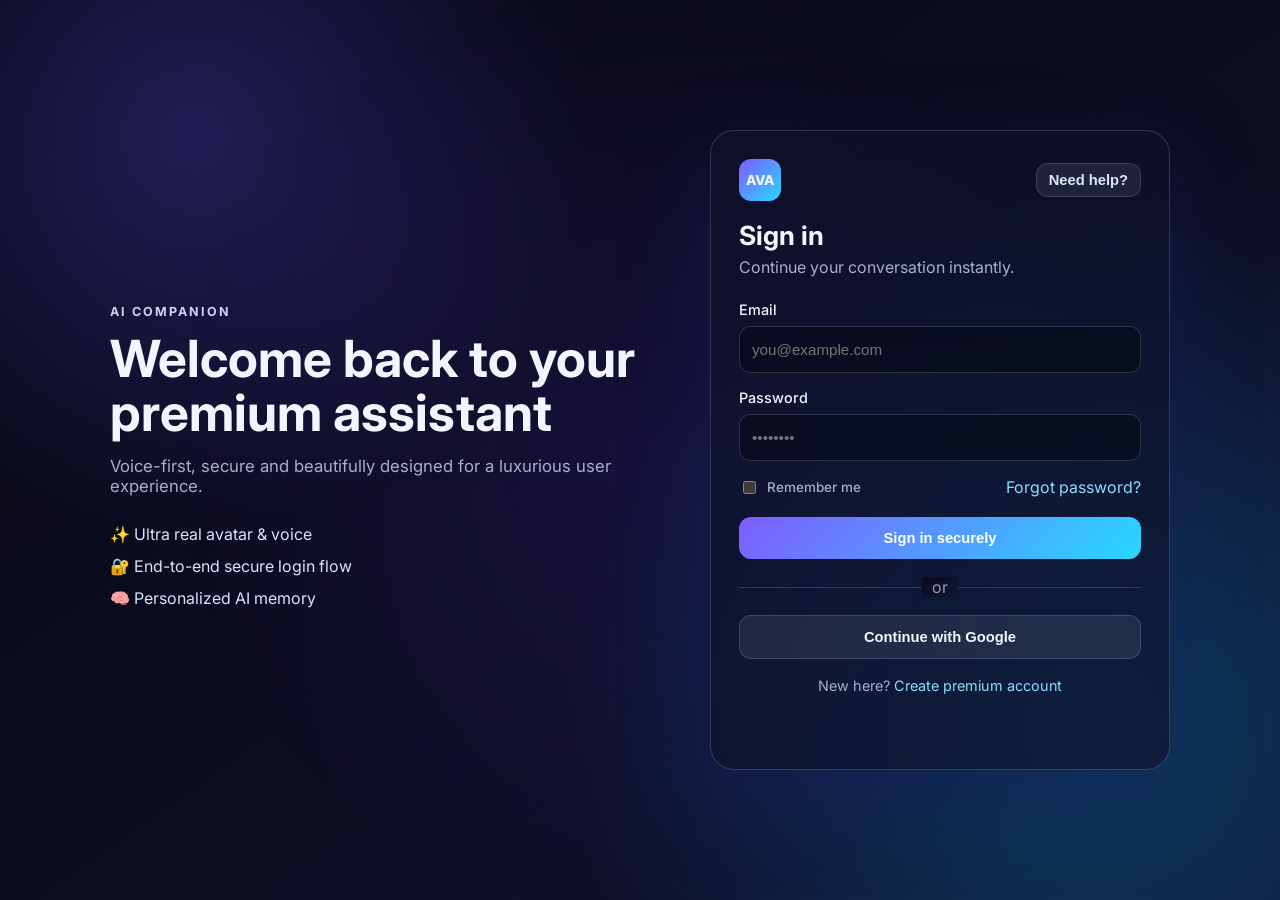
==== index.html @ 007f697f "Add standalone mobile preview for premium login UI" ====
<!doctype html>
<html lang="en">
  <head>
    <meta charset="UTF-8" />
    <meta name="viewport" content="width=device-width, initial-scale=1.0" />
    <title>Premium AI Login</title>
    <link rel="preconnect" href="https://fonts.googleapis.com" />
    <link rel="preconnect" href="https://fonts.gstatic.com" crossorigin />
    <link
      href="https://fonts.googleapis.com/css2?family=Inter:wght@400;500;600;700;800&display=swap"
      rel="stylesheet"
    />
    <link rel="stylesheet" href="styles.css" />
  </head>
  <body>
    <div class="background-glow" aria-hidden="true"></div>

    <main class="page">
      <section class="branding">
        <p class="eyebrow">AI COMPANION</p>
        <h1>Welcome back to your premium assistant</h1>
        <p class="subtitle">
          Voice-first, secure and beautifully designed for a luxurious user
          experience.
        </p>

        <ul class="feature-list">
          <li>✨ Ultra real avatar & voice</li>
          <li>🔐 End-to-end secure login flow</li>
          <li>🧠 Personalized AI memory</li>
        </ul>
      </section>

      <section class="login-card" aria-label="Login form">
        <div class="card-header">
          <div class="logo">AVA</div>
          <button class="ghost-btn" type="button">Need help?</button>
        </div>

        <h2>Sign in</h2>
        <p class="card-subtitle">Continue your conversation instantly.</p>

        <form id="loginForm" novalidate>
          <label>
            Email
            <input type="email" id="email" placeholder="you@example.com" required />
          </label>

          <label>
            Password
            <input
              type="password"
              id="password"
              placeholder="••••••••"
              minlength="8"
              required
            />
          </label>

          <div class="row">
            <label class="remember">
              <input type="checkbox" /> Remember me
            </label>
            <a href="#" class="link">Forgot password?</a>
          </div>

          <button type="submit" class="primary-btn">Sign in securely</button>
        </form>

        <div class="divider"><span>or</span></div>

        <button class="social-btn" type="button">Continue with Google</button>

        <p class="signup-text">
          New here? <a href="#" class="link">Create premium account</a>
        </p>

        <p id="status" class="status" aria-live="polite"></p>
      </section>
    </main>

    <script src="app.js"></script>
  </body>
</html>
---- styles.css ----
:root {
  color-scheme: dark;
  --bg-1: #070714;
  --bg-2: #121230;
  --card: rgba(16, 18, 45, 0.68);
  --card-border: rgba(255, 255, 255, 0.16);
  --text-primary: #f2f5ff;
  --text-secondary: #a7b0c8;
  --accent: linear-gradient(135deg, #7f5cff 0%, #27d8ff 100%);
  --accent-solid: #7f5cff;
  --success: #50d890;
  --shadow: 0 30px 80px rgba(22, 29, 87, 0.55);
}

* {
  box-sizing: border-box;
}

body {
  margin: 0;
  min-height: 100vh;
  font-family: Inter, sans-serif;
  background:
    radial-gradient(circle at 15% 15%, rgba(80, 67, 199, 0.35), transparent 30%),
    radial-gradient(circle at 85% 80%, rgba(0, 184, 255, 0.25), transparent 40%),
    linear-gradient(145deg, var(--bg-1), var(--bg-2));
  color: var(--text-primary);
}

.background-glow {
  position: fixed;
  inset: 0;
  pointer-events: none;
  background: radial-gradient(circle at center, rgba(95, 56, 224, 0.12), transparent 60%);
}

.page {
  position: relative;
  max-width: 1100px;
  margin: 0 auto;
  padding: 48px 20px;
  min-height: 100vh;
  display: grid;
  grid-template-columns: 1fr 460px;
  gap: 36px;
  align-items: center;
}

.branding h1 {
  font-size: clamp(2rem, 5vw, 3.2rem);
  line-height: 1.05;
  margin: 10px 0 14px;
}

.eyebrow {
  letter-spacing: 0.16em;
  font-size: 0.78rem;
  font-weight: 700;
  color: #cdd3f5;
}

.subtitle {
  max-width: 50ch;
  color: var(--text-secondary);
  font-size: 1.05rem;
}

.feature-list {
  list-style: none;
  padding: 0;
  margin: 28px 0 0;
  display: grid;
  gap: 12px;
  color: #d9e2ff;
}

.login-card {
  background: var(--card);
  border: 1px solid var(--card-border);
  box-shadow: var(--shadow);
  border-radius: 24px;
  padding: 28px;
  backdrop-filter: blur(16px);
}

.card-header {
  display: flex;
  justify-content: space-between;
  align-items: center;
}

.logo {
  height: 42px;
  width: 42px;
  border-radius: 12px;
  display: grid;
  place-items: center;
  font-weight: 800;
  font-size: 0.85rem;
  background: var(--accent);
}

h2 {
  margin: 18px 0 6px;
  font-size: 1.65rem;
}

.card-subtitle {
  margin: 0 0 24px;
  color: var(--text-secondary);
}

label {
  display: grid;
  gap: 8px;
  margin-bottom: 16px;
  font-size: 0.9rem;
  font-weight: 500;
}

input[type='email'],
input[type='password'] {
  width: 100%;
  border: 1px solid rgba(255, 255, 255, 0.15);
  border-radius: 12px;
  padding: 14px 12px;
  background: rgba(4, 6, 20, 0.5);
  color: var(--text-primary);
  font-size: 0.95rem;
  transition: border-color 0.2s ease, box-shadow 0.2s ease;
}

input:focus {
  outline: none;
  border-color: #71d6ff;
  box-shadow: 0 0 0 4px rgba(61, 173, 255, 0.2);
}

.row {
  display: flex;
  justify-content: space-between;
  align-items: center;
  margin-bottom: 20px;
  gap: 12px;
}

.remember {
  margin: 0;
  display: flex;
  align-items: center;
  gap: 8px;
  color: var(--text-secondary);
  font-size: 0.84rem;
}

.link {
  color: #8edcff;
  text-decoration: none;
}

.link:hover {
  text-decoration: underline;
}

.primary-btn,
.social-btn,
.ghost-btn {
  width: 100%;
  border: 0;
  border-radius: 12px;
  padding: 13px 14px;
  font-size: 0.92rem;
  font-weight: 700;
  cursor: pointer;
}

.primary-btn {
  background: var(--accent);
  color: #fff;
}

.social-btn {
  margin-top: 14px;
  background: rgba(255, 255, 255, 0.08);
  color: #f4f7ff;
  border: 1px solid rgba(255, 255, 255, 0.14);
}

.ghost-btn {
  width: auto;
  padding: 8px 12px;
  background: rgba(255, 255, 255, 0.08);
  color: #dce5ff;
  border: 1px solid rgba(255, 255, 255, 0.14);
}

.divider {
  position: relative;
  text-align: center;
  margin: 18px 0 4px;
  color: #8e98b3;
}

.divider::before {
  content: '';
  position: absolute;
  inset: 50% 0 auto;
  border-top: 1px solid rgba(255, 255, 255, 0.14);
}

.divider span {
  position: relative;
  padding: 0 10px;
  background: linear-gradient(145deg, rgba(10, 11, 31, 0.95), rgba(19, 21, 50, 0.95));
}

.signup-text {
  text-align: center;
  color: var(--text-secondary);
  margin-top: 18px;
  font-size: 0.9rem;
}

.status {
  min-height: 1.2em;
  text-align: center;
  margin-top: 12px;
  font-size: 0.9rem;
  color: var(--success);
}

@media (max-width: 900px) {
  .page {
    grid-template-columns: 1fr;
    padding-top: 28px;
    padding-bottom: 28px;
  }

  .branding {
    order: 2;
  }

  .login-card {
    order: 1;
  }
}
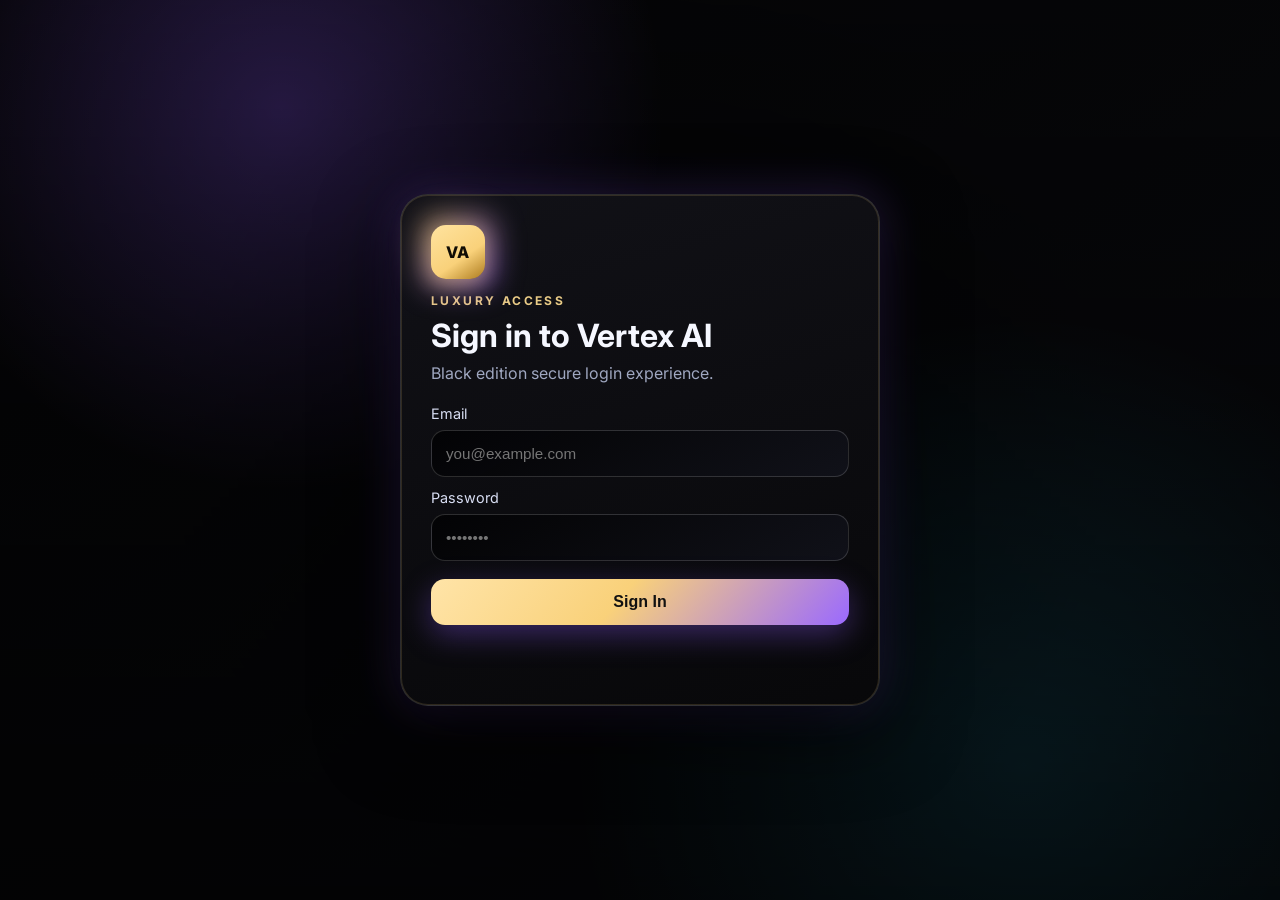
==== commit ecf8563d: "Regenerate preview documentation and add generated files checklist" ====
--- a/index.html
+++ b/index.html
@@ -3,7 +3,7 @@
   <head>
     <meta charset="UTF-8" />
     <meta name="viewport" content="width=device-width, initial-scale=1.0" />
-    <title>Premium AI Login</title>
+    <title>Vertex AI — Premium Sign In</title>
     <link rel="preconnect" href="https://fonts.googleapis.com" />
     <link rel="preconnect" href="https://fonts.gstatic.com" crossorigin />
     <link
@@ -13,67 +13,28 @@
     <link rel="stylesheet" href="styles.css" />
   </head>
   <body>
-    <div class="background-glow" aria-hidden="true"></div>
+    <div class="bg-layer" aria-hidden="true"></div>
 
-    <main class="page">
-      <section class="branding">
-        <p class="eyebrow">AI COMPANION</p>
-        <h1>Welcome back to your premium assistant</h1>
-        <p class="subtitle">
-          Voice-first, secure and beautifully designed for a luxurious user
-          experience.
-        </p>
-
-        <ul class="feature-list">
-          <li>✨ Ultra real avatar & voice</li>
-          <li>🔐 End-to-end secure login flow</li>
-          <li>🧠 Personalized AI memory</li>
-        </ul>
-      </section>
-
-      <section class="login-card" aria-label="Login form">
-        <div class="card-header">
-          <div class="logo">AVA</div>
-          <button class="ghost-btn" type="button">Need help?</button>
+    <main class="auth-shell">
+      <section class="auth-card" aria-label="Sign in card">
+        <div class="icon-wrap" aria-hidden="true">
+          <div class="icon-glow"></div>
+          <div class="logo">VA</div>
         </div>
 
-        <h2>Sign in</h2>
-        <p class="card-subtitle">Continue your conversation instantly.</p>
+        <p class="tag">LUXURY ACCESS</p>
+        <h1>Sign in to Vertex AI</h1>
+        <p class="subtitle">Black edition secure login experience.</p>
 
         <form id="loginForm" novalidate>
-          <label>
-            Email
-            <input type="email" id="email" placeholder="you@example.com" required />
-          </label>
+          <label for="email">Email</label>
+          <input type="email" id="email" placeholder="you@example.com" required />
 
-          <label>
-            Password
-            <input
-              type="password"
-              id="password"
-              placeholder="••••••••"
-              minlength="8"
-              required
-            />
-          </label>
+          <label for="password">Password</label>
+          <input type="password" id="password" placeholder="••••••••" minlength="8" required />
 
-          <div class="row">
-            <label class="remember">
-              <input type="checkbox" /> Remember me
-            </label>
-            <a href="#" class="link">Forgot password?</a>
-          </div>
-
-          <button type="submit" class="primary-btn">Sign in securely</button>
+          <button type="submit" class="sign-btn">Sign In</button>
         </form>
-
-        <div class="divider"><span>or</span></div>
-
-        <button class="social-btn" type="button">Continue with Google</button>
-
-        <p class="signup-text">
-          New here? <a href="#" class="link">Create premium account</a>
-        </p>
 
         <p id="status" class="status" aria-live="polite"></p>
       </section>
--- a/styles.css
+++ b/styles.css
@@ -1,246 +1,154 @@
 :root {
   color-scheme: dark;
-  --bg-1: #070714;
-  --bg-2: #121230;
-  --card: rgba(16, 18, 45, 0.68);
-  --card-border: rgba(255, 255, 255, 0.16);
-  --text-primary: #f2f5ff;
-  --text-secondary: #a7b0c8;
-  --accent: linear-gradient(135deg, #7f5cff 0%, #27d8ff 100%);
-  --accent-solid: #7f5cff;
-  --success: #50d890;
-  --shadow: 0 30px 80px rgba(22, 29, 87, 0.55);
+  --bg-black: #050506;
+  --bg-deep: #0c0d12;
+  --card: linear-gradient(165deg, rgba(18, 18, 24, 0.95), rgba(8, 8, 10, 0.96));
+  --card-border: rgba(255, 255, 255, 0.14);
+  --text-main: #f5f7ff;
+  --text-soft: #9fa7c0;
+  --gold: #f9d17a;
+  --purple: #8f5bff;
+  --blue: #24d4ff;
+  --ok: #6cf5ad;
+  --error: #ff9595;
 }
 
-* {
-  box-sizing: border-box;
-}
+* { box-sizing: border-box; }
 
 body {
   margin: 0;
   min-height: 100vh;
   font-family: Inter, sans-serif;
+  color: var(--text-main);
   background:
-    radial-gradient(circle at 15% 15%, rgba(80, 67, 199, 0.35), transparent 30%),
-    radial-gradient(circle at 85% 80%, rgba(0, 184, 255, 0.25), transparent 40%),
-    linear-gradient(145deg, var(--bg-1), var(--bg-2));
-  color: var(--text-primary);
+    radial-gradient(circle at 22% 12%, rgba(143, 91, 255, 0.35), transparent 30%),
+    radial-gradient(circle at 80% 85%, rgba(36, 212, 255, 0.2), transparent 35%),
+    linear-gradient(150deg, var(--bg-black), var(--bg-deep));
 }
 
-.background-glow {
+.bg-layer {
   position: fixed;
   inset: 0;
   pointer-events: none;
-  background: radial-gradient(circle at center, rgba(95, 56, 224, 0.12), transparent 60%);
+  background:
+    radial-gradient(circle at center, rgba(0, 0, 0, 0.35), transparent 60%),
+    linear-gradient(to bottom, rgba(0, 0, 0, 0.28), rgba(0, 0, 0, 0.65));
 }
 
-.page {
+.auth-shell {
   position: relative;
-  max-width: 1100px;
-  margin: 0 auto;
-  padding: 48px 20px;
   min-height: 100vh;
   display: grid;
-  grid-template-columns: 1fr 460px;
-  gap: 36px;
-  align-items: center;
+  place-items: center;
+  padding: 20px;
 }
 
-.branding h1 {
-  font-size: clamp(2rem, 5vw, 3.2rem);
-  line-height: 1.05;
-  margin: 10px 0 14px;
+.auth-card {
+  width: min(100%, 480px);
+  padding: 30px;
+  border-radius: 28px;
+  background: var(--card);
+  border: 1px solid var(--card-border);
+  box-shadow:
+    0 24px 80px rgba(0, 0, 0, 0.75),
+    0 0 0 1px rgba(249, 209, 122, 0.15) inset,
+    0 0 45px rgba(143, 91, 255, 0.25);
+  backdrop-filter: blur(8px);
 }
 
-.eyebrow {
-  letter-spacing: 0.16em;
-  font-size: 0.78rem;
+.icon-wrap {
+  position: relative;
+  width: fit-content;
+  margin-bottom: 14px;
+}
+
+.icon-glow {
+  position: absolute;
+  inset: -10px;
+  border-radius: 18px;
+  background: linear-gradient(135deg, rgba(249, 209, 122, 0.65), rgba(143, 91, 255, 0.7));
+  filter: blur(14px);
+}
+
+.logo {
+  position: relative;
+  width: 54px;
+  height: 54px;
+  border-radius: 15px;
+  display: grid;
+  place-items: center;
+  font-weight: 800;
+  letter-spacing: 0.04em;
+  color: #110d04;
+  background: linear-gradient(145deg, #ffe39f, #f9d17a 60%, #ad7b1e);
+  box-shadow: 0 6px 20px rgba(249, 209, 122, 0.4);
+}
+
+.tag {
+  margin: 6px 0;
+  font-size: 0.75rem;
+  letter-spacing: 0.2em;
+  color: #e9cb86;
   font-weight: 700;
-  color: #cdd3f5;
+}
+
+h1 {
+  margin: 8px 0 8px;
+  font-size: clamp(1.6rem, 4vw, 2rem);
 }
 
 .subtitle {
-  max-width: 50ch;
-  color: var(--text-secondary);
-  font-size: 1.05rem;
-}
-
-.feature-list {
-  list-style: none;
-  padding: 0;
-  margin: 28px 0 0;
-  display: grid;
-  gap: 12px;
-  color: #d9e2ff;
-}
-
-.login-card {
-  background: var(--card);
-  border: 1px solid var(--card-border);
-  box-shadow: var(--shadow);
-  border-radius: 24px;
-  padding: 28px;
-  backdrop-filter: blur(16px);
-}
-
-.card-header {
-  display: flex;
-  justify-content: space-between;
-  align-items: center;
-}
-
-.logo {
-  height: 42px;
-  width: 42px;
-  border-radius: 12px;
-  display: grid;
-  place-items: center;
-  font-weight: 800;
-  font-size: 0.85rem;
-  background: var(--accent);
-}
-
-h2 {
-  margin: 18px 0 6px;
-  font-size: 1.65rem;
-}
-
-.card-subtitle {
-  margin: 0 0 24px;
-  color: var(--text-secondary);
+  margin: 0 0 22px;
+  color: var(--text-soft);
 }
 
 label {
-  display: grid;
-  gap: 8px;
-  margin-bottom: 16px;
+  display: block;
+  margin: 12px 0 8px;
   font-size: 0.9rem;
-  font-weight: 500;
+  color: #d8def3;
 }
 
-input[type='email'],
-input[type='password'] {
+input {
   width: 100%;
-  border: 1px solid rgba(255, 255, 255, 0.15);
-  border-radius: 12px;
-  padding: 14px 12px;
-  background: rgba(4, 6, 20, 0.5);
-  color: var(--text-primary);
+  border-radius: 14px;
+  border: 1px solid rgba(255, 255, 255, 0.16);
+  padding: 14px;
+  background: linear-gradient(150deg, rgba(3, 3, 4, 0.94), rgba(17, 18, 26, 0.95));
+  color: #ffffff;
   font-size: 0.95rem;
-  transition: border-color 0.2s ease, box-shadow 0.2s ease;
+  transition: all 0.2s ease;
 }
 
 input:focus {
   outline: none;
-  border-color: #71d6ff;
-  box-shadow: 0 0 0 4px rgba(61, 173, 255, 0.2);
+  border-color: rgba(249, 209, 122, 0.75);
+  box-shadow: 0 0 0 3px rgba(249, 209, 122, 0.2);
 }
 
-.row {
-  display: flex;
-  justify-content: space-between;
-  align-items: center;
-  margin-bottom: 20px;
-  gap: 12px;
-}
-
-.remember {
-  margin: 0;
-  display: flex;
-  align-items: center;
-  gap: 8px;
-  color: var(--text-secondary);
-  font-size: 0.84rem;
-}
-
-.link {
-  color: #8edcff;
-  text-decoration: none;
-}
-
-.link:hover {
-  text-decoration: underline;
-}
-
-.primary-btn,
-.social-btn,
-.ghost-btn {
+.sign-btn {
   width: 100%;
+  margin-top: 18px;
   border: 0;
-  border-radius: 12px;
-  padding: 13px 14px;
-  font-size: 0.92rem;
-  font-weight: 700;
+  border-radius: 14px;
+  padding: 14px;
+  font-size: 1rem;
+  font-weight: 800;
   cursor: pointer;
-}
-
-.primary-btn {
-  background: var(--accent);
-  color: #fff;
-}
-
-.social-btn {
-  margin-top: 14px;
-  background: rgba(255, 255, 255, 0.08);
-  color: #f4f7ff;
-  border: 1px solid rgba(255, 255, 255, 0.14);
-}
-
-.ghost-btn {
-  width: auto;
-  padding: 8px 12px;
-  background: rgba(255, 255, 255, 0.08);
-  color: #dce5ff;
-  border: 1px solid rgba(255, 255, 255, 0.14);
-}
-
-.divider {
-  position: relative;
-  text-align: center;
-  margin: 18px 0 4px;
-  color: #8e98b3;
-}
-
-.divider::before {
-  content: '';
-  position: absolute;
-  inset: 50% 0 auto;
-  border-top: 1px solid rgba(255, 255, 255, 0.14);
-}
-
-.divider span {
-  position: relative;
-  padding: 0 10px;
-  background: linear-gradient(145deg, rgba(10, 11, 31, 0.95), rgba(19, 21, 50, 0.95));
-}
-
-.signup-text {
-  text-align: center;
-  color: var(--text-secondary);
-  margin-top: 18px;
-  font-size: 0.9rem;
+  color: #111111;
+  background: linear-gradient(130deg, #ffe4a8, #f9d17a 45%, #9a69ff);
+  box-shadow: 0 10px 30px rgba(143, 91, 255, 0.35);
 }
 
 .status {
   min-height: 1.2em;
+  margin-top: 14px;
   text-align: center;
-  margin-top: 12px;
-  font-size: 0.9rem;
-  color: var(--success);
+  color: var(--ok);
+  font-weight: 600;
 }
 
-@media (max-width: 900px) {
-  .page {
-    grid-template-columns: 1fr;
-    padding-top: 28px;
-    padding-bottom: 28px;
-  }
-
-  .branding {
-    order: 2;
-  }
-
-  .login-card {
-    order: 1;
-  }
+@media (max-width: 540px) {
+  .auth-card { padding: 22px; border-radius: 22px; }
+  .logo { width: 50px; height: 50px; }
 }
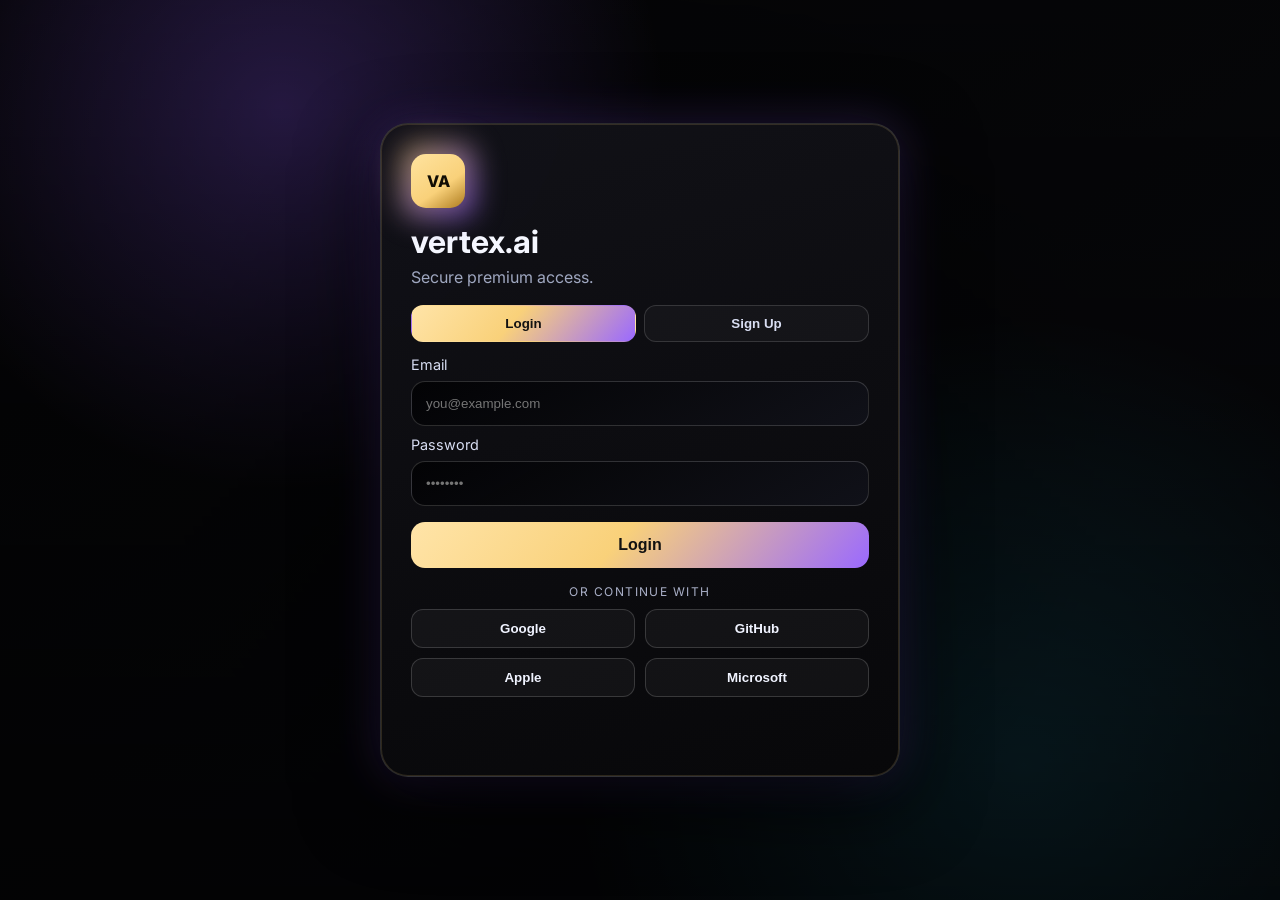
==== commit 9f500784: "Add premium combined login/signup page with social auth options" ====
--- a/index.html
+++ b/index.html
@@ -3,7 +3,7 @@
   <head>
     <meta charset="UTF-8" />
     <meta name="viewport" content="width=device-width, initial-scale=1.0" />
-    <title>Vertex AI — Premium Sign In</title>
+    <title>vertex.ai — Premium Auth</title>
     <link rel="preconnect" href="https://fonts.googleapis.com" />
     <link rel="preconnect" href="https://fonts.gstatic.com" crossorigin />
     <link
@@ -16,25 +16,43 @@
     <div class="bg-layer" aria-hidden="true"></div>
 
     <main class="auth-shell">
-      <section class="auth-card" aria-label="Sign in card">
+      <section class="auth-card" aria-label="vertex.ai authentication card">
         <div class="icon-wrap" aria-hidden="true">
           <div class="icon-glow"></div>
           <div class="logo">VA</div>
         </div>
 
-        <p class="tag">LUXURY ACCESS</p>
-        <h1>Sign in to Vertex AI</h1>
-        <p class="subtitle">Black edition secure login experience.</p>
+        <h1>vertex.ai</h1>
+        <p class="subtitle">Secure premium access.</p>
 
-        <form id="loginForm" novalidate>
+        <div class="auth-switch" role="tablist" aria-label="Authentication mode">
+          <button id="loginTab" class="switch-btn active" type="button" role="tab" aria-selected="true">Login</button>
+          <button id="signupTab" class="switch-btn" type="button" role="tab" aria-selected="false">Sign Up</button>
+        </div>
+
+        <form id="authForm" novalidate>
           <label for="email">Email</label>
           <input type="email" id="email" placeholder="you@example.com" required />
 
           <label for="password">Password</label>
           <input type="password" id="password" placeholder="••••••••" minlength="8" required />
 
-          <button type="submit" class="sign-btn">Sign In</button>
+          <div id="confirmWrap" class="hidden">
+            <label for="confirmPassword">Confirm Password</label>
+            <input type="password" id="confirmPassword" placeholder="••••••••" minlength="8" />
+          </div>
+
+          <button type="submit" id="submitBtn" class="sign-btn">Login</button>
         </form>
+
+        <div class="divider"><span>OR CONTINUE WITH</span></div>
+
+        <div class="social-grid">
+          <button type="button" class="social-btn">Google</button>
+          <button type="button" class="social-btn">GitHub</button>
+          <button type="button" class="social-btn">Apple</button>
+          <button type="button" class="social-btn">Microsoft</button>
+        </div>
 
         <p id="status" class="status" aria-live="polite"></p>
       </section>
--- a/styles.css
+++ b/styles.css
@@ -8,7 +8,6 @@
   --text-soft: #9fa7c0;
   --gold: #f9d17a;
   --purple: #8f5bff;
-  --blue: #24d4ff;
   --ok: #6cf5ad;
   --error: #ff9595;
 }
@@ -44,24 +43,16 @@
 }
 
 .auth-card {
-  width: min(100%, 480px);
+  width: min(100%, 520px);
   padding: 30px;
   border-radius: 28px;
   background: var(--card);
   border: 1px solid var(--card-border);
-  box-shadow:
-    0 24px 80px rgba(0, 0, 0, 0.75),
-    0 0 0 1px rgba(249, 209, 122, 0.15) inset,
-    0 0 45px rgba(143, 91, 255, 0.25);
+  box-shadow: 0 24px 80px rgba(0, 0, 0, 0.75), 0 0 0 1px rgba(249, 209, 122, 0.15) inset, 0 0 45px rgba(143, 91, 255, 0.25);
   backdrop-filter: blur(8px);
 }
 
-.icon-wrap {
-  position: relative;
-  width: fit-content;
-  margin-bottom: 14px;
-}
-
+.icon-wrap { position: relative; width: fit-content; margin-bottom: 14px; }
 .icon-glow {
   position: absolute;
   inset: -10px;
@@ -69,7 +60,6 @@
   background: linear-gradient(135deg, rgba(249, 209, 122, 0.65), rgba(143, 91, 255, 0.7));
   filter: blur(14px);
 }
-
 .logo {
   position: relative;
   width: 54px;
@@ -78,67 +68,86 @@
   display: grid;
   place-items: center;
   font-weight: 800;
-  letter-spacing: 0.04em;
   color: #110d04;
   background: linear-gradient(145deg, #ffe39f, #f9d17a 60%, #ad7b1e);
-  box-shadow: 0 6px 20px rgba(249, 209, 122, 0.4);
 }
 
-.tag {
-  margin: 6px 0;
-  font-size: 0.75rem;
-  letter-spacing: 0.2em;
-  color: #e9cb86;
+h1 { margin: 8px 0 6px; font-size: clamp(1.7rem, 4vw, 2rem); text-transform: lowercase; }
+.subtitle { margin: 0 0 18px; color: var(--text-soft); }
+
+.auth-switch {
+  display: grid;
+  grid-template-columns: 1fr 1fr;
+  gap: 8px;
+  margin-bottom: 14px;
+}
+.switch-btn {
+  border: 1px solid rgba(255, 255, 255, 0.14);
+  background: rgba(255, 255, 255, 0.03);
+  color: #d9def3;
+  border-radius: 12px;
+  padding: 10px;
   font-weight: 700;
+  cursor: pointer;
+}
+.switch-btn.active {
+  color: #111;
+  background: linear-gradient(130deg, #ffe4a8, #f9d17a 45%, #9a69ff);
+  border-color: transparent;
 }
 
-h1 {
-  margin: 8px 0 8px;
-  font-size: clamp(1.6rem, 4vw, 2rem);
-}
-
-.subtitle {
-  margin: 0 0 22px;
-  color: var(--text-soft);
-}
-
-label {
-  display: block;
-  margin: 12px 0 8px;
-  font-size: 0.9rem;
-  color: #d8def3;
-}
-
+label { display: block; margin: 10px 0 8px; font-size: 0.9rem; color: #d8def3; }
 input {
   width: 100%;
   border-radius: 14px;
   border: 1px solid rgba(255, 255, 255, 0.16);
   padding: 14px;
   background: linear-gradient(150deg, rgba(3, 3, 4, 0.94), rgba(17, 18, 26, 0.95));
-  color: #ffffff;
-  font-size: 0.95rem;
-  transition: all 0.2s ease;
+  color: #fff;
 }
-
 input:focus {
   outline: none;
   border-color: rgba(249, 209, 122, 0.75);
   box-shadow: 0 0 0 3px rgba(249, 209, 122, 0.2);
 }
 
+.hidden { display: none; }
+
 .sign-btn {
   width: 100%;
-  margin-top: 18px;
+  margin-top: 16px;
   border: 0;
   border-radius: 14px;
   padding: 14px;
   font-size: 1rem;
   font-weight: 800;
+  color: #111;
+  background: linear-gradient(130deg, #ffe4a8, #f9d17a 45%, #9a69ff);
+}
+
+.divider {
+  margin: 16px 0 10px;
+  text-align: center;
+  color: #a9afc7;
+  font-size: 0.75rem;
+  letter-spacing: 0.12em;
+}
+
+.social-grid {
+  display: grid;
+  grid-template-columns: 1fr 1fr;
+  gap: 10px;
+}
+.social-btn {
+  border: 1px solid rgba(255, 255, 255, 0.16);
+  background: rgba(255, 255, 255, 0.04);
+  color: #f0f3ff;
+  border-radius: 12px;
+  padding: 11px;
+  font-weight: 700;
   cursor: pointer;
-  color: #111111;
-  background: linear-gradient(130deg, #ffe4a8, #f9d17a 45%, #9a69ff);
-  box-shadow: 0 10px 30px rgba(143, 91, 255, 0.35);
 }
+.social-btn:hover { border-color: rgba(249, 209, 122, 0.45); }
 
 .status {
   min-height: 1.2em;
@@ -150,5 +159,5 @@
 
 @media (max-width: 540px) {
   .auth-card { padding: 22px; border-radius: 22px; }
-  .logo { width: 50px; height: 50px; }
+  .social-grid { grid-template-columns: 1fr; }
 }
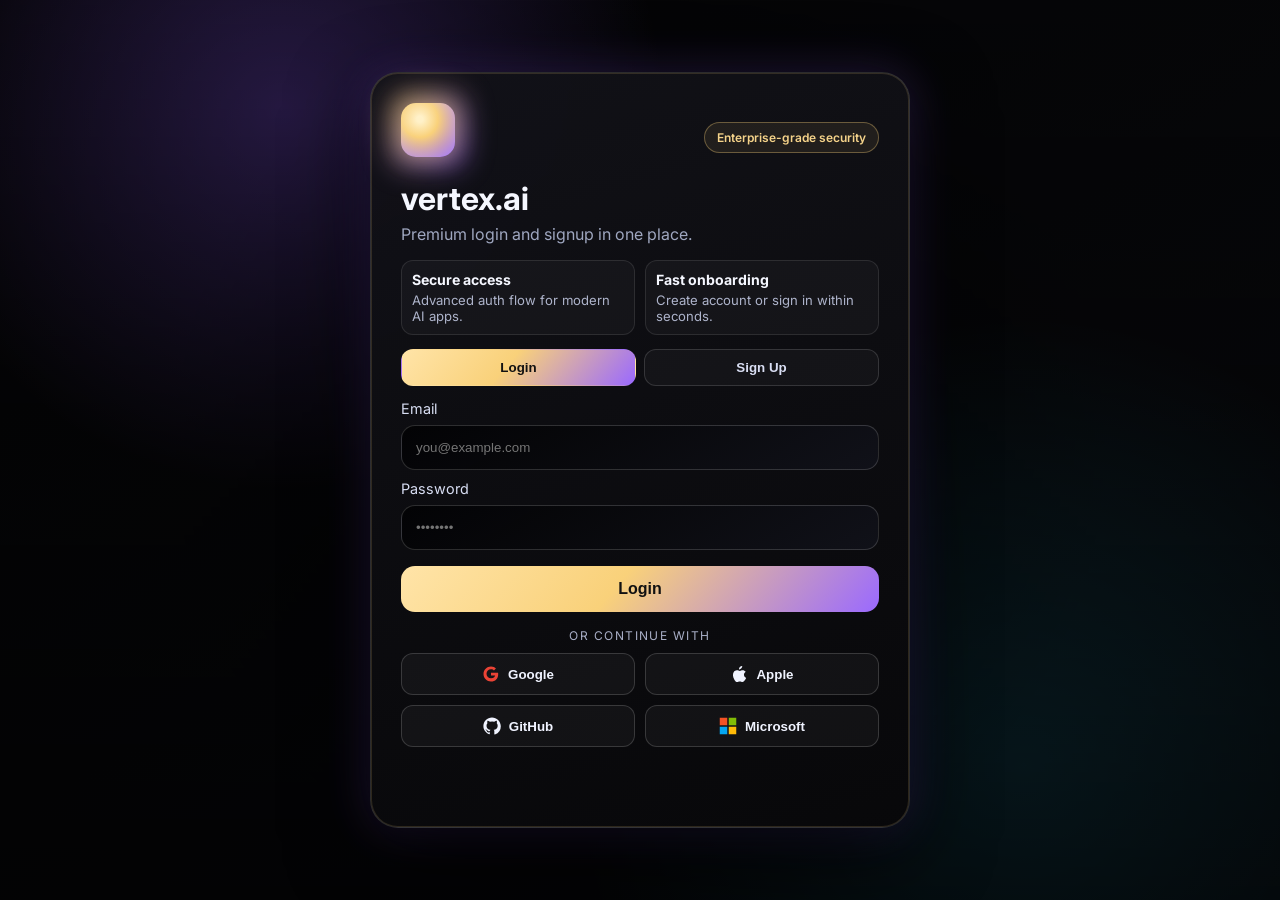
==== commit 3838f33f: "Enhance auth UI density and add branded social logo icons" ====
--- a/index.html
+++ b/index.html
@@ -17,13 +17,27 @@
 
     <main class="auth-shell">
       <section class="auth-card" aria-label="vertex.ai authentication card">
-        <div class="icon-wrap" aria-hidden="true">
-          <div class="icon-glow"></div>
-          <div class="logo">VA</div>
+        <div class="top-row">
+          <div class="icon-wrap" aria-hidden="true">
+            <div class="icon-glow"></div>
+            <div class="logo"></div>
+          </div>
+          <span class="status-pill">Enterprise-grade security</span>
         </div>
 
         <h1>vertex.ai</h1>
-        <p class="subtitle">Secure premium access.</p>
+        <p class="subtitle">Premium login and signup in one place.</p>
+
+        <div class="highlights">
+          <article>
+            <h3>Secure access</h3>
+            <p>Advanced auth flow for modern AI apps.</p>
+          </article>
+          <article>
+            <h3>Fast onboarding</h3>
+            <p>Create account or sign in within seconds.</p>
+          </article>
+        </div>
 
         <div class="auth-switch" role="tablist" aria-label="Authentication mode">
           <button id="loginTab" class="switch-btn active" type="button" role="tab" aria-selected="true">Login</button>
@@ -48,10 +62,22 @@
         <div class="divider"><span>OR CONTINUE WITH</span></div>
 
         <div class="social-grid">
-          <button type="button" class="social-btn">Google</button>
-          <button type="button" class="social-btn">GitHub</button>
-          <button type="button" class="social-btn">Apple</button>
-          <button type="button" class="social-btn">Microsoft</button>
+          <button type="button" class="social-btn">
+            <svg viewBox="0 0 24 24" aria-hidden="true"><path fill="#EA4335" d="M12 10.2v3.9h5.5c-.2 1.2-1.4 3.6-5.5 3.6-3.3 0-6-2.7-6-6s2.7-6 6-6c1.9 0 3.2.8 3.9 1.5l2.7-2.6C17.2 3.1 14.9 2 12 2 6.5 2 2 6.5 2 12s4.5 10 10 10c5.8 0 9.6-4.1 9.6-9.8 0-.7-.1-1.3-.2-2H12z"/></svg>
+            <span>Google</span>
+          </button>
+          <button type="button" class="social-btn">
+            <svg viewBox="0 0 24 24" aria-hidden="true"><path fill="currentColor" d="M16.37 1.43c0 1.14-.45 2.28-1.19 3.05-.83.87-1.98 1.52-3.15 1.44-.16-1.17.4-2.39 1.14-3.17.81-.85 2.17-1.48 3.2-1.32zM21.5 17.26c-.48 1.08-.71 1.56-1.32 2.5-.86 1.34-2.08 3.01-3.58 3.03-1.34.01-1.69-.87-3.5-.86-1.82.01-2.2.88-3.54.87-1.5-.02-2.66-1.52-3.52-2.86-2.4-3.7-2.65-8.04-1.17-10.32 1.05-1.62 2.72-2.56 4.29-2.56 1.6 0 2.62.88 3.95.88 1.29 0 2.08-.88 3.94-.88 1.4 0 2.88.76 3.93 2.06-3.45 1.9-2.89 6.82.52 8.14z"/></svg>
+            <span>Apple</span>
+          </button>
+          <button type="button" class="social-btn">
+            <svg viewBox="0 0 24 24" aria-hidden="true"><path fill="currentColor" d="M12 .5C5.65.5.5 5.68.5 12.07c0 5.1 3.3 9.43 7.87 10.96.58.11.79-.26.79-.57 0-.28-.01-1.02-.02-2-3.2.7-3.88-1.56-3.88-1.56-.52-1.34-1.28-1.7-1.28-1.7-1.05-.72.08-.7.08-.7 1.16.08 1.77 1.2 1.77 1.2 1.04 1.8 2.72 1.28 3.38.98.1-.76.41-1.28.74-1.57-2.55-.29-5.23-1.29-5.23-5.75 0-1.27.45-2.3 1.2-3.11-.12-.3-.52-1.5.11-3.13 0 0 .98-.32 3.2 1.19a10.95 10.95 0 0 1 5.82 0c2.22-1.51 3.2-1.19 3.2-1.19.63 1.63.23 2.83.11 3.13.75.81 1.2 1.84 1.2 3.11 0 4.47-2.69 5.46-5.25 5.74.42.37.8 1.09.8 2.21 0 1.6-.01 2.9-.01 3.29 0 .31.2.69.8.57a11.56 11.56 0 0 0 7.85-10.96C23.5 5.68 18.35.5 12 .5z"/></svg>
+            <span>GitHub</span>
+          </button>
+          <button type="button" class="social-btn">
+            <svg viewBox="0 0 24 24" aria-hidden="true"><path fill="#F35325" d="M1 1h10v10H1z"/><path fill="#81BC06" d="M13 1h10v10H13z"/><path fill="#05A6F0" d="M1 13h10v10H1z"/><path fill="#FFBA08" d="M13 13h10v10H13z"/></svg>
+            <span>Microsoft</span>
+          </button>
         </div>
 
         <p id="status" class="status" aria-live="polite"></p>
--- a/styles.css
+++ b/styles.css
@@ -9,7 +9,6 @@
   --gold: #f9d17a;
   --purple: #8f5bff;
   --ok: #6cf5ad;
-  --error: #ff9595;
 }
 
 * { box-sizing: border-box; }
@@ -43,13 +42,23 @@
 }
 
 .auth-card {
-  width: min(100%, 520px);
+  width: min(100%, 540px);
   padding: 30px;
   border-radius: 28px;
   background: var(--card);
   border: 1px solid var(--card-border);
   box-shadow: 0 24px 80px rgba(0, 0, 0, 0.75), 0 0 0 1px rgba(249, 209, 122, 0.15) inset, 0 0 45px rgba(143, 91, 255, 0.25);
-  backdrop-filter: blur(8px);
+}
+
+.top-row { display: flex; align-items: center; justify-content: space-between; gap: 12px; }
+.status-pill {
+  border: 1px solid rgba(249, 209, 122, 0.34);
+  background: rgba(249, 209, 122, 0.08);
+  color: #f5d38a;
+  border-radius: 999px;
+  padding: 7px 12px;
+  font-size: 0.75rem;
+  font-weight: 600;
 }
 
 .icon-wrap { position: relative; width: fit-content; margin-bottom: 14px; }
@@ -65,22 +74,29 @@
   width: 54px;
   height: 54px;
   border-radius: 15px;
-  display: grid;
-  place-items: center;
-  font-weight: 800;
-  color: #110d04;
-  background: linear-gradient(145deg, #ffe39f, #f9d17a 60%, #ad7b1e);
+  background: radial-gradient(circle at 35% 30%, #fff1c8 6%, #f9d17a 35%, #8f5bff 100%);
+  box-shadow: inset 0 0 18px rgba(255, 255, 255, 0.25), 0 0 25px rgba(249, 209, 122, 0.4);
 }
 
 h1 { margin: 8px 0 6px; font-size: clamp(1.7rem, 4vw, 2rem); text-transform: lowercase; }
-.subtitle { margin: 0 0 18px; color: var(--text-soft); }
+.subtitle { margin: 0 0 16px; color: var(--text-soft); }
 
-.auth-switch {
+.highlights {
   display: grid;
   grid-template-columns: 1fr 1fr;
-  gap: 8px;
+  gap: 10px;
   margin-bottom: 14px;
 }
+.highlights article {
+  border: 1px solid rgba(255, 255, 255, 0.1);
+  background: rgba(255, 255, 255, 0.03);
+  border-radius: 12px;
+  padding: 10px;
+}
+.highlights h3 { margin: 0 0 4px; font-size: 0.88rem; }
+.highlights p { margin: 0; color: #aeb4cb; font-size: 0.82rem; }
+
+.auth-switch { display: grid; grid-template-columns: 1fr 1fr; gap: 8px; margin-bottom: 14px; }
 .switch-btn {
   border: 1px solid rgba(255, 255, 255, 0.14);
   background: rgba(255, 255, 255, 0.03);
@@ -105,12 +121,6 @@
   background: linear-gradient(150deg, rgba(3, 3, 4, 0.94), rgba(17, 18, 26, 0.95));
   color: #fff;
 }
-input:focus {
-  outline: none;
-  border-color: rgba(249, 209, 122, 0.75);
-  box-shadow: 0 0 0 3px rgba(249, 209, 122, 0.2);
-}
-
 .hidden { display: none; }
 
 .sign-btn {
@@ -125,19 +135,8 @@
   background: linear-gradient(130deg, #ffe4a8, #f9d17a 45%, #9a69ff);
 }
 
-.divider {
-  margin: 16px 0 10px;
-  text-align: center;
-  color: #a9afc7;
-  font-size: 0.75rem;
-  letter-spacing: 0.12em;
-}
-
-.social-grid {
-  display: grid;
-  grid-template-columns: 1fr 1fr;
-  gap: 10px;
-}
+.divider { margin: 16px 0 10px; text-align: center; color: #a9afc7; font-size: 0.75rem; letter-spacing: 0.12em; }
+.social-grid { display: grid; grid-template-columns: 1fr 1fr; gap: 10px; }
 .social-btn {
   border: 1px solid rgba(255, 255, 255, 0.16);
   background: rgba(255, 255, 255, 0.04);
@@ -146,18 +145,18 @@
   padding: 11px;
   font-weight: 700;
   cursor: pointer;
+  display: flex;
+  align-items: center;
+  justify-content: center;
+  gap: 8px;
 }
-.social-btn:hover { border-color: rgba(249, 209, 122, 0.45); }
+.social-btn svg { width: 18px; height: 18px; }
 
-.status {
-  min-height: 1.2em;
-  margin-top: 14px;
-  text-align: center;
-  color: var(--ok);
-  font-weight: 600;
-}
+.status { min-height: 1.2em; margin-top: 14px; text-align: center; color: var(--ok); font-weight: 600; }
 
 @media (max-width: 540px) {
   .auth-card { padding: 22px; border-radius: 22px; }
+  .highlights,
   .social-grid { grid-template-columns: 1fr; }
+  .status-pill { font-size: 0.68rem; }
 }
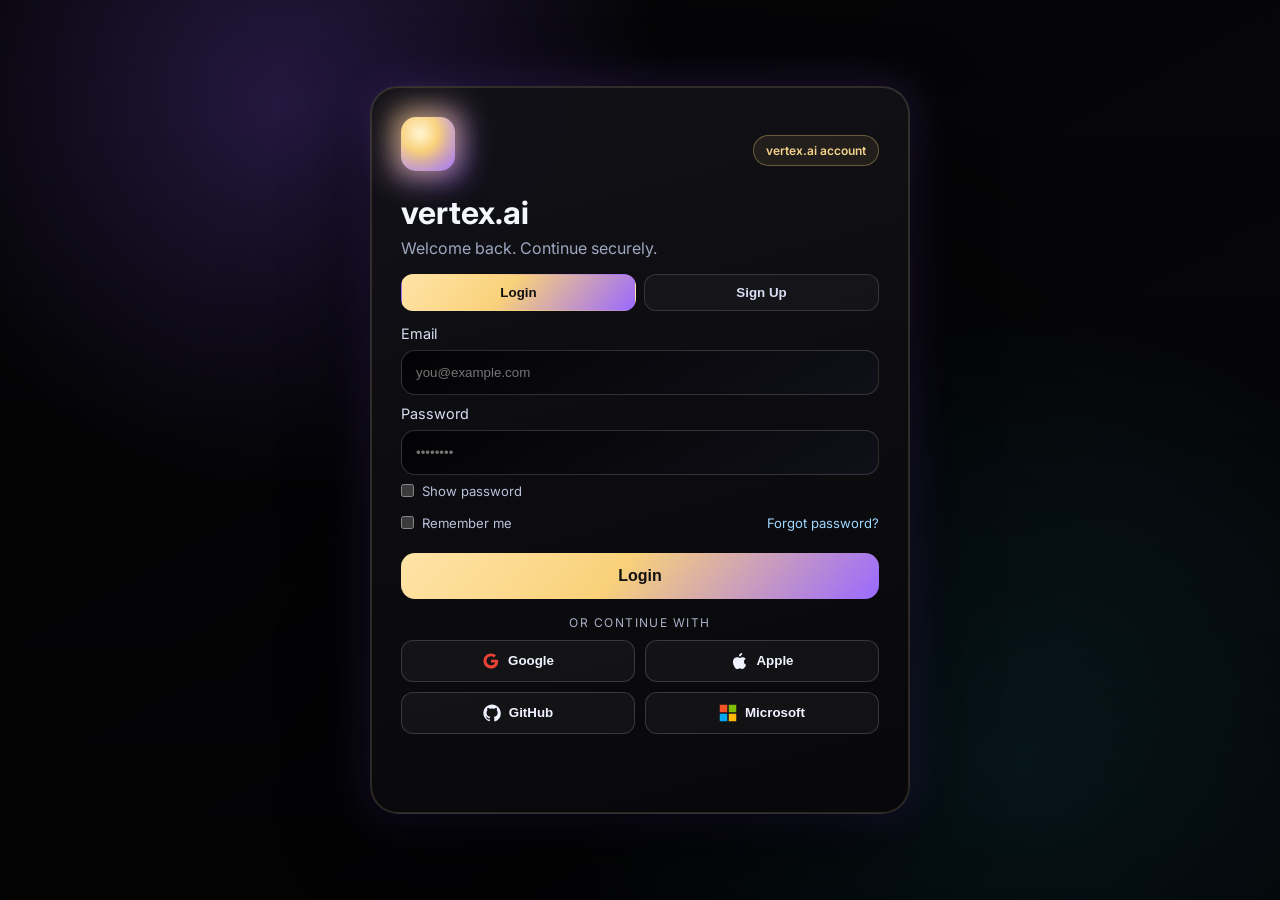
==== commit 1302c2c9: "Add forgot password, signup name field, and password visibility toggles" ====
--- a/index.html
+++ b/index.html
@@ -22,22 +22,11 @@
             <div class="icon-glow"></div>
             <div class="logo"></div>
           </div>
-          <span class="status-pill">Enterprise-grade security</span>
+          <span class="status-pill">vertex.ai account</span>
         </div>
 
         <h1>vertex.ai</h1>
-        <p class="subtitle">Premium login and signup in one place.</p>
-
-        <div class="highlights">
-          <article>
-            <h3>Secure access</h3>
-            <p>Advanced auth flow for modern AI apps.</p>
-          </article>
-          <article>
-            <h3>Fast onboarding</h3>
-            <p>Create account or sign in within seconds.</p>
-          </article>
-        </div>
+        <p class="subtitle">Welcome back. Continue securely.</p>
 
         <div class="auth-switch" role="tablist" aria-label="Authentication mode">
           <button id="loginTab" class="switch-btn active" type="button" role="tab" aria-selected="true">Login</button>
@@ -45,15 +34,27 @@
         </div>
 
         <form id="authForm" novalidate>
+          <div id="nameWrap" class="hidden">
+            <label for="name">Full Name</label>
+            <input type="text" id="name" placeholder="Your full name" />
+          </div>
+
           <label for="email">Email</label>
           <input type="email" id="email" placeholder="you@example.com" required />
 
           <label for="password">Password</label>
           <input type="password" id="password" placeholder="••••••••" minlength="8" required />
+          <label class="inline-check"><input type="checkbox" id="showPassword" /> Show password</label>
 
           <div id="confirmWrap" class="hidden">
             <label for="confirmPassword">Confirm Password</label>
             <input type="password" id="confirmPassword" placeholder="••••••••" minlength="8" />
+            <label class="inline-check"><input type="checkbox" id="showConfirmPassword" /> Show confirm password</label>
+          </div>
+
+          <div class="form-row">
+            <label class="inline-check"><input type="checkbox" id="rememberMe" /> Remember me</label>
+            <a href="#" class="forgot-link">Forgot password?</a>
           </div>
 
           <button type="submit" id="submitBtn" class="sign-btn">Login</button>
--- a/styles.css
+++ b/styles.css
@@ -6,8 +6,6 @@
   --card-border: rgba(255, 255, 255, 0.14);
   --text-main: #f5f7ff;
   --text-soft: #9fa7c0;
-  --gold: #f9d17a;
-  --purple: #8f5bff;
   --ok: #6cf5ad;
 }
 
@@ -33,14 +31,7 @@
     linear-gradient(to bottom, rgba(0, 0, 0, 0.28), rgba(0, 0, 0, 0.65));
 }
 
-.auth-shell {
-  position: relative;
-  min-height: 100vh;
-  display: grid;
-  place-items: center;
-  padding: 20px;
-}
-
+.auth-shell { position: relative; min-height: 100vh; display: grid; place-items: center; padding: 20px; }
 .auth-card {
   width: min(100%, 540px);
   padding: 30px;
@@ -81,21 +72,6 @@
 h1 { margin: 8px 0 6px; font-size: clamp(1.7rem, 4vw, 2rem); text-transform: lowercase; }
 .subtitle { margin: 0 0 16px; color: var(--text-soft); }
 
-.highlights {
-  display: grid;
-  grid-template-columns: 1fr 1fr;
-  gap: 10px;
-  margin-bottom: 14px;
-}
-.highlights article {
-  border: 1px solid rgba(255, 255, 255, 0.1);
-  background: rgba(255, 255, 255, 0.03);
-  border-radius: 12px;
-  padding: 10px;
-}
-.highlights h3 { margin: 0 0 4px; font-size: 0.88rem; }
-.highlights p { margin: 0; color: #aeb4cb; font-size: 0.82rem; }
-
 .auth-switch { display: grid; grid-template-columns: 1fr 1fr; gap: 8px; margin-bottom: 14px; }
 .switch-btn {
   border: 1px solid rgba(255, 255, 255, 0.14);
@@ -123,9 +99,33 @@
 }
 .hidden { display: none; }
 
+.inline-check {
+  display: flex;
+  align-items: center;
+  gap: 8px;
+  margin-top: 8px;
+  font-size: 0.82rem;
+  color: #b9c0da;
+}
+.inline-check input { width: auto; margin: 0; }
+
+.form-row {
+  display: flex;
+  align-items: center;
+  justify-content: space-between;
+  gap: 10px;
+  margin-top: 8px;
+}
+.forgot-link {
+  color: #9fd8ff;
+  text-decoration: none;
+  font-size: 0.82rem;
+}
+.forgot-link:hover { text-decoration: underline; }
+
 .sign-btn {
   width: 100%;
-  margin-top: 16px;
+  margin-top: 14px;
   border: 0;
   border-radius: 14px;
   padding: 14px;
@@ -156,7 +156,5 @@
 
 @media (max-width: 540px) {
   .auth-card { padding: 22px; border-radius: 22px; }
-  .highlights,
   .social-grid { grid-template-columns: 1fr; }
-  .status-pill { font-size: 0.68rem; }
 }
